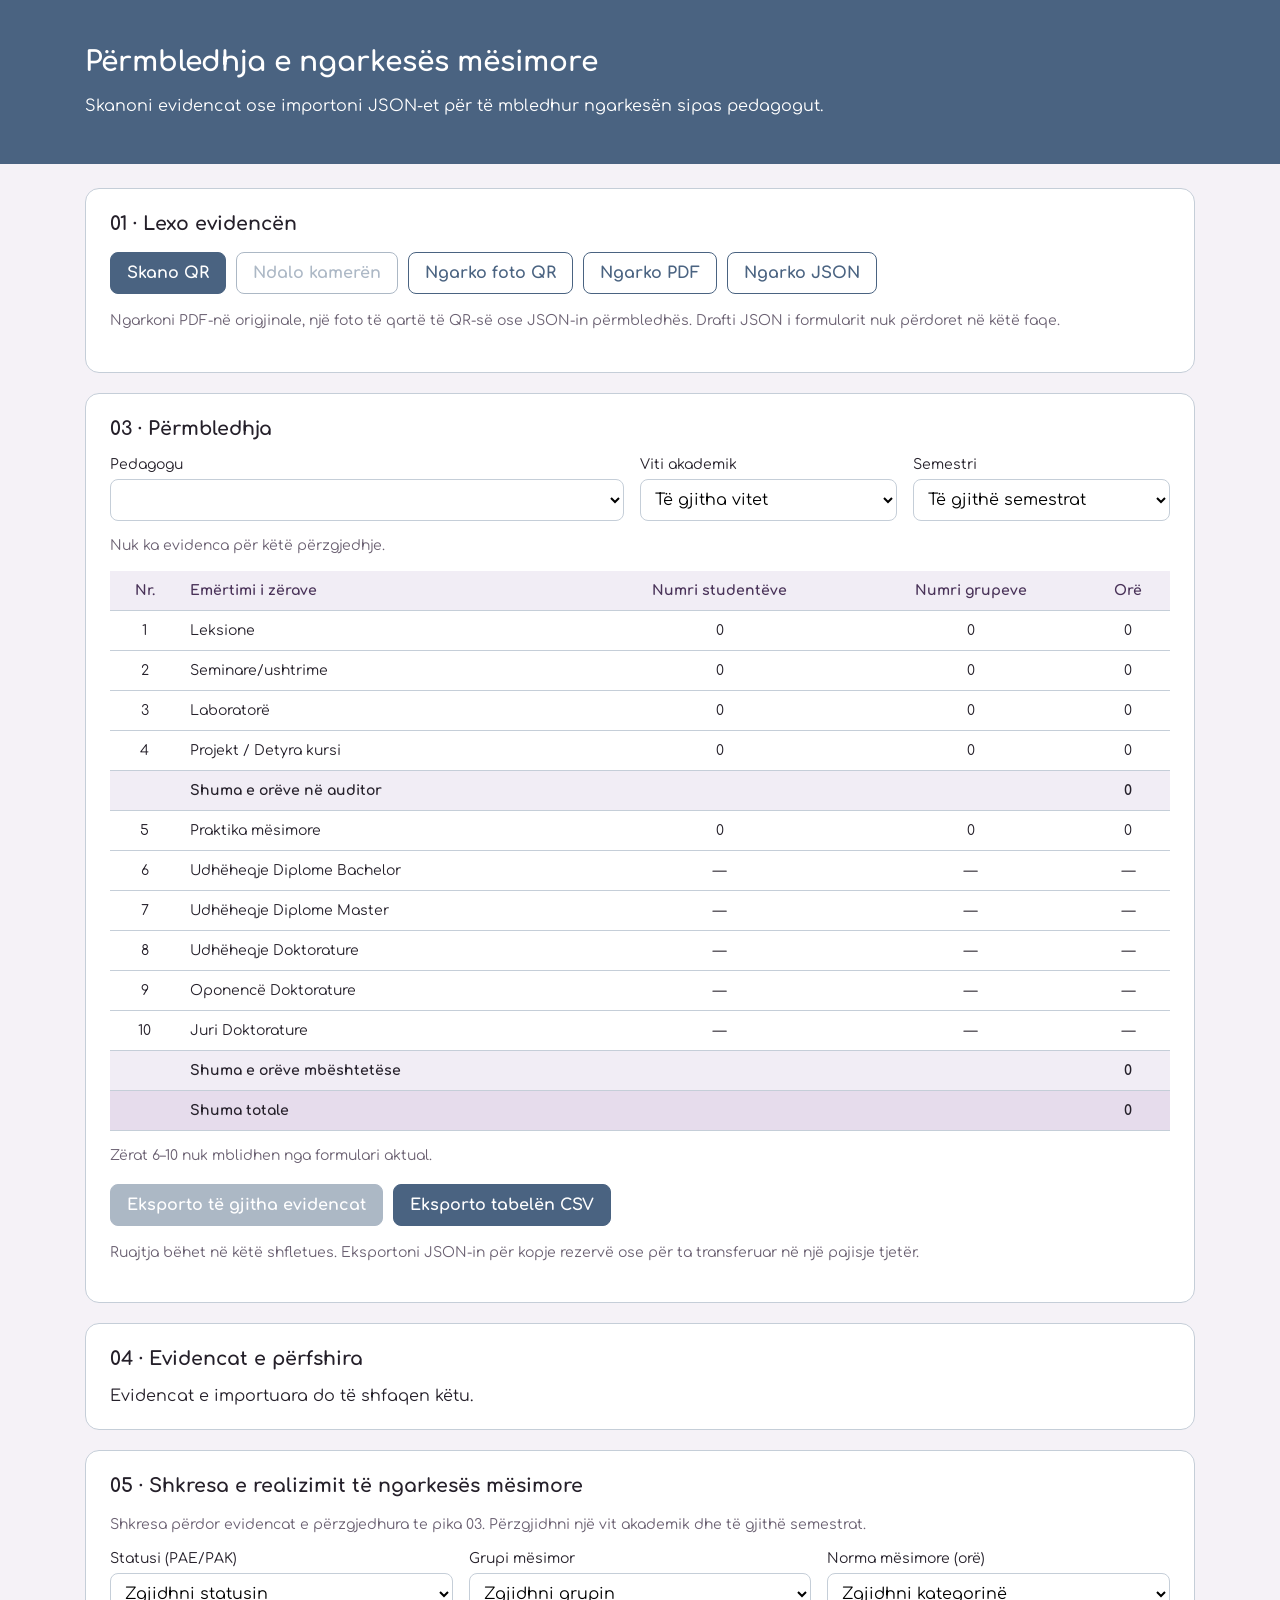
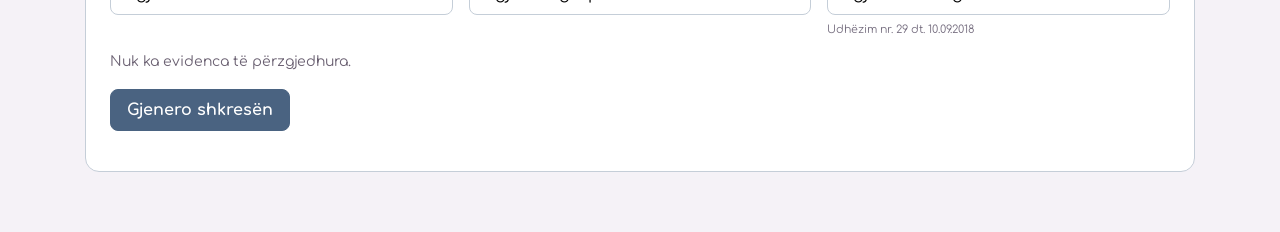
==== permbledhje/index.html @ 6efd6c2b "Update index.html" ====
<!doctype html>
<html lang="sq">
<head>
  <meta charset="utf-8">

  <meta
    name="viewport"
    content="width=device-width, initial-scale=1"
  >

  <title>Përmbledhja e ngarkesës mësimore</title>
  <link rel="icon" href="data:,">
  <link rel="stylesheet" href="style.css">

  <script src="vendor/jsQR.js" defer></script>
  <script src="../vendor/pdfmake.min.js" defer></script>
  <script src="p.pdf.js" defer></script>
  <script src="p.app.js" defer></script>
</head>

<body>
  <header>
    <div class="wrap">
      <h1>Përmbledhja e ngarkesës mësimore</h1>

      <p>
        Skanoni evidencat ose importoni JSON-et për të
        mbledhur ngarkesën sipas pedagogut.
      </p>
    </div>
  </header>

  <main class="wrap">
    <section class="card">
      <h2>01 · Lexo evidencën</h2>

      <div class="actions">
        <button id="scan" type="button">
          Skano QR
        </button>

        <button
          id="stop"
          type="button"
          class="secondary"
          disabled
        >
          Ndalo kamerën
        </button>

        <button id="photo" type="button" class="secondary">
          Ngarko foto QR
        </button>

        <button id="pdf" type="button" class="secondary">
          Ngarko PDF
        </button>

        <button id="json" type="button" class="secondary">
          Ngarko JSON
        </button>
      </div>

      <input
        id="photo-file"
        type="file"
        accept="image/*"
        hidden
      >

      <input
        id="pdf-file"
        type="file"
        accept=".pdf,application/pdf"
        hidden
      >

      <input
        id="json-file"
        type="file"
        accept=".json,application/json"
        multiple
        hidden
      >

      <p class="hint">
        Ngarkoni PDF-në origjinale, një foto të qartë të QR-së
        ose JSON-in përmbledhës. Drafti JSON i formularit
        nuk përdoret në këtë faqe.
      </p>

      <div id="reader" hidden>
        <video
          id="camera-video"
          autoplay
          muted
          playsinline
          webkit-playsinline
        ></video>
      </div>

      <p
        id="status"
        role="status"
        aria-live="polite"
      ></p>
    </section>

    <section id="preview" class="card" hidden>
      <h2>02 · Kontrollo evidencën</h2>

      <p id="queue-count" class="hint"></p>
      <p id="preview-meta"></p>

      <div class="scroll">
        <table class="category-table">
          <thead>
            <tr>
              <th>Kategoria</th>
              <th>Studentë</th>
              <th>Grupe</th>
              <th>Orë</th>
            </tr>
          </thead>

          <tbody id="preview-rows"></tbody>
        </table>
      </div>

      <p id="duplicate-note" class="hint"></p>

      <div class="actions">
        <button id="add" type="button">
          Shto në përmbledhje
        </button>

        <button
          id="download"
          type="button"
          class="secondary"
        >
          Shkarko JSON
        </button>

        <button id="skip" type="button" class="secondary">
          Kalo / Mbyll
        </button>
      </div>
    </section>

    <section class="card">
      <h2>03 · Përmbledhja</h2>

      <div class="filters">
        <label>
          Pedagogu
          <select id="teacher"></select>
        </label>

        <label>
          Viti akademik
          <select id="year"></select>
        </label>

        <label>
          Semestri
          <select id="semester"></select>
        </label>
      </div>

      <p id="selection" class="hint"></p>

      <div class="scroll">
        <table class="summary-table">
          <thead>
            <tr>
              <th>Nr.</th>
              <th>Emërtimi i zërave</th>
              <th>Numri studentëve</th>
              <th>Numri grupeve</th>
              <th>Orë</th>
            </tr>
          </thead>

          <tbody id="summary"></tbody>
        </table>
      </div>

      <p class="hint">
        <!--Studentët mblidhen sipas evidencave: maksimumi
        i regjistruar në secilën evidencë shtohet një herë
        për kategoritë me kredite. Orët nuk shumëzohen
        përsëri me grupet.--> 
        Zërat 6–10 nuk mblidhen nga formulari aktual.
      </p>

      <div class="actions">
        <button id="export" type="button">
          Eksporto të gjitha evidencat
        </button>
        <button id="export-csv" type="button">
          Eksporto tabelën CSV
        </button>
      </div>

      <p class="hint">
        Ruajtja bëhet në këtë shfletues. Eksportoni JSON-in
        për kopje rezervë ose për ta transferuar
        në një pajisje tjetër.
      </p>
    </section>

    <section class="card">
      <h2>04 · Evidencat e përfshira</h2>

      <div id="details"></div>
    </section>

    <section class="card" id="letter-section">
      <h2>05 · Shkresa e realizimit të ngarkesës mësimore</h2>
      <p class="hint">Shkresa përdor evidencat e përzgjedhura te pika 03.
        Përzgjidhni një vit akademik dhe të gjithë semestrat.</p>
      <div class="letter-fields">
        <label>Statusi (PAE/PAK)
          <select id="letter-status">
            <option value="">Zgjidhni statusin</option>
            <option value="personel akademik efektiv (PAE)">Personel akademik efektiv</option>
            <option value="personel akademik i ftuar (PAK)">Personel akademik me kontrate (i ftuar)</option>
          </select>
        </label>
        <label>Grupi mësimor
          <select id="letter-group">
            <option value="">Zgjidhni grupin</option>
            <option value="Gjeoinformatikës">Gjeoinformatikë</option>
            <option value="Gjeologjisë së zbatuar">Gjeologji e Zbatuar</option>
          </select>
        </label>
        <label>Norma mësimore (orë)
          <select id="letter-norm" aria-describedby="letter-norm-note">
            <option value="">Zgjidhni kategorinë</option>
            <option value="140">Profesor (140 orë)</option>
            <option value="165">Lektor (165 orë)</option>
            <option value="195">Asistent-lektor (195 orë)</option>
            <option value="90">Drejtues departamenti (90 orë)</option>
            <option value="90">Zëvendësdekan (90 orë)</option>
            <option value="70">Dekan (70 orë)</option>
            <option value="60">Zëvendësrektor (60 orë)</option>
            <option value="50">Rektor (50 orë)</option>
          </select>
          <small id="letter-norm-note" style="color: #776f80; font-size: 11px; font-weight: normal; line-height: 1.4;">
            Udhëzim nr. 29 dt. 10.09.2018
          </small>
        </label>
      </div>
      <p id="letter-preview" class="hint"></p>
      <p id="letter-message" role="status" aria-live="polite"></p>
      <div class="actions">
        <button id="generate-letter" type="button">Gjenero shkresën</button>
      </div>
    </section>
  </main>
</body>
</html>
---- permbledhje/style.css ----
@font-face {
  font-family: "Comfortaa";
  src: url("../fonts/Comfortaa-Regular.ttf") format("truetype");
  font-weight: 400;
  font-style: normal;
  font-display: swap;
}

@font-face {
  font-family: "Comfortaa";
  src: url("../fonts/Comfortaa-Bold.ttf") format("truetype");
  font-weight: 600 900;
  font-style: normal;
  font-display: swap;
}

:root {
  font-family: "Comfortaa", sans-serif;
  color: #25202a;
  background: #f5f2f7;

  --stellar: #4a6381;
  --line: #c5ced8;
}

* {
  box-sizing: border-box;
}

body {
  margin: 0;
}

header {
  background: var(--stellar);
  color: white;
  padding: 28px 0;
}

header a {
  color: #eee2f7;
  text-decoration: none;
}

h1 {
  font-size: 28px;
  margin: 18px 0 10px;
}

h2 {
  font-size: 19px;
  margin: 0 0 18px;
}

p {
  line-height: 1.6;
}

.wrap {
  max-width: 1150px;
  margin: auto;
  padding: 0 20px;
}

main.wrap {
  padding-top: 24px;
  padding-bottom: 40px;
}

.card {
  min-width: 0;
  background: white;
  padding: 24px;
  border: 1px solid var(--line);
  border-radius: 14px;
  margin-bottom: 20px;
}

.actions {
  display: flex;
  gap: 10px;
  flex-wrap: wrap;
  margin: 16px 0;
}

button {
  font: inherit;
  font-weight: 600;

  background: var(--stellar);
  color: white;

  padding: 11px 16px;
  border: 1px solid var(--stellar);
  border-radius: 8px;

  cursor: pointer;
}

button.secondary {
  background: white;
  color: var(--stellar);
}

button:disabled {
  opacity: 0.45;
  cursor: default;
}

button:focus-visible,
select:focus-visible {
  outline: 3px solid #ba96d6;
  outline-offset: 2px;
}

.hint {
  color: #6b6172;
  font-size: 14px;
  overflow-wrap: anywhere;
}

.filters {
  display: grid;
  grid-template-columns: 2fr 1fr 1fr;
  gap: 16px;
}

label {
  display: flex;
  flex-direction: column;
  gap: 7px;
  min-width: 0;
  font-size: 14px;
}

select {
  width: 100%;
  min-width: 0;

  font-size: 16px;
  padding: 10px;

  border: 1px solid var(--line);
  border-radius: 8px;
  background: white;
}

/* Tabelat */

.scroll {
  max-width: 100%;
  overflow-x: auto;
  -webkit-overflow-scrolling: touch;
}

table {
  width: 100%;
  border-collapse: collapse;
  font-size: 14px;
}

th,
td {
  padding: 12px 10px;
  border-bottom: 1px solid var(--line);

  text-align: center;
  vertical-align: middle;
}

th {
  background: #f1edf5;
  color: #493258;
  font-weight: 600;
}

td.number {
  text-align: center;
  font-variant-numeric: tabular-nums;
}

/* 03 · Emërtimi i zërave majtas. */
.summary-table th:nth-child(2),
.summary-table td:nth-child(2) {
  text-align: left;
}

/* 02 dhe 04 · Kategoria majtas. */
.category-table th:first-child,
.category-table td:first-child {
  text-align: left;
}

.total {
  background: #f1edf5;
  font-weight: bold;
}

.grand {
  background: #e6dcec;
  font-weight: bold;
}

/* Mesazhet */

#status {
  min-width: 0;
  max-width: 100%;
  margin-bottom: 0;

  white-space: pre-wrap;
  overflow-wrap: anywhere;
  word-break: normal;
}

#status.error {
  color: #b42318;
}

#status.success {
  color: #21643b;
}

#preview-meta,
#selection {
  overflow-wrap: anywhere;
}

/* Kamera */

#reader {
  width: 100%;
  max-width: 360px;
  aspect-ratio: 1 / 1;
  min-height: 0;

  margin: 16px auto;
  background: #171717;
  border-radius: 8px;
  overflow: hidden;
}

#reader video {
  display: block;
  width: 100%;
  height: 100%;
  min-height: 0;
  max-height: none;

  object-fit: cover;
}

/* Evidencat e përfshira */

details {
  border-bottom: 1px solid var(--line);
  padding: 14px 0;
}

summary {
  cursor: pointer;
  line-height: 1.5;
  overflow-wrap: anywhere;
}

details .actions {
  justify-content: flex-end;
}

.danger {
  color: #a02929;
  border-color: #a02929;
  background: white;
}

[hidden] {
  display: none !important;
}

/* Telefon */

@media (max-width: 650px) {
  .wrap {
    padding: 0 12px;
  }

  .card {
    padding: 18px 14px;
  }

  h1 {
    font-size: 23px;
  }

  .filters {
    grid-template-columns: 1fr;
  }

  .actions button {
    flex-grow: 1;
  }

  th,
  td {
    padding: 10px 8px;
    white-space: nowrap;
  }
}

/* Printimi */

@media print {
  @page {
    size: A4 landscape;
    margin: 12mm;
  }

  body {
    background: white;
  }

  header {
    background: white;
    color: black;
  }

  header a,
  .actions,
  #reader,
  #preview,
  main > .card:first-child {
    display: none !important;
  }

  .wrap {
    max-width: none;
    padding: 0;
  }

  main.wrap {
    padding-top: 0;
    padding-bottom: 0;
  }

  .card {
    border: 0;
    padding: 10px 0;
  }

  .scroll {
    overflow: visible;
  }

  th,
  td {
    white-space: normal;
  }
}
button,
input,
select,
textarea {
  font-family: inherit;
}

/* 05 · Shkresa: stilet vlejnë vetëm për këtë seksion. */
#letter-section .letter-fields {
  display: grid;
  grid-template-columns: repeat(3, minmax(0, 1fr));
  gap: 16px;
}
#letter-section input {
  width: 100%;
  min-width: 0;
  font: inherit;
  font-size: 16px;
  padding: 10px;
  border: 1px solid var(--line);
  border-radius: 8px;
  background: white;
}
#letter-section input:focus-visible {
  outline: 3px solid #ba96d6;
  outline-offset: 2px;
}
#letter-preview, #letter-message {
  white-space: pre-line;
  overflow-wrap: anywhere;
}
#letter-message { color: #b42318; }
@media (max-width: 650px) {
  #letter-section .letter-fields { grid-template-columns: 1fr; }
}
@media print {
  #letter-section { display: none !important; }
}
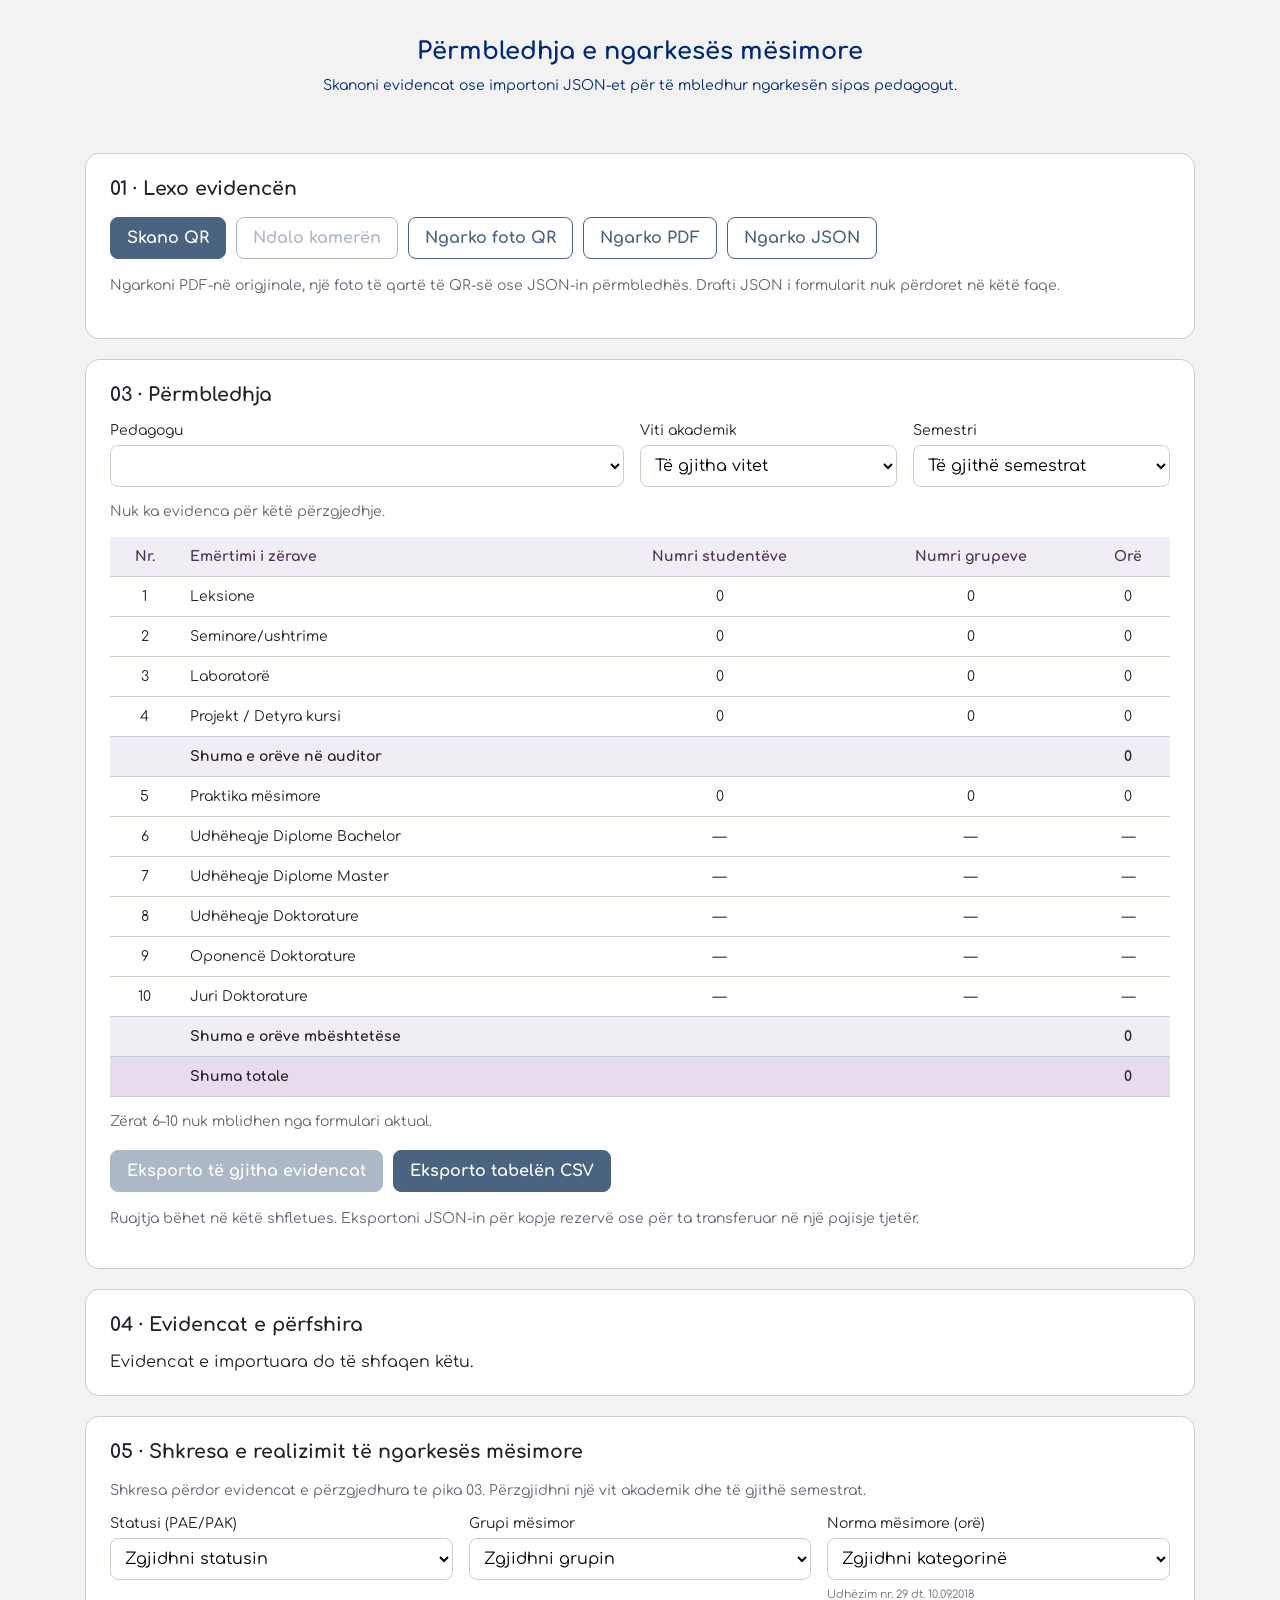
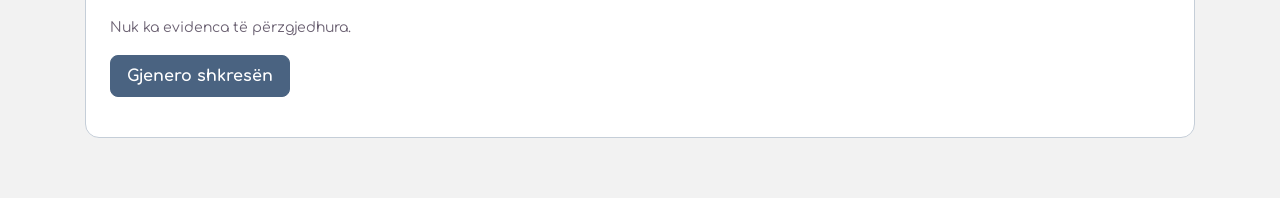
==== commit 52b5e133: "Update index.html" ====
--- a/permbledhje/index.html
+++ b/permbledhje/index.html
@@ -12,7 +12,7 @@
   <link rel="icon" href="data:,">
   <link rel="stylesheet" href="style.css">
 
-  <script src="vendor/jsQR.js" defer></script>
+  <script src="../vendor/jsQR.js" defer></script>
   <script src="../vendor/pdfmake.min.js" defer></script>
   <script src="p.pdf.js" defer></script>
   <script src="p.app.js" defer></script>
--- a/permbledhje/style.css
+++ b/permbledhje/style.css
@@ -1,3 +1,5 @@
+/* Fontet */
+
 @font-face {
   font-family: "Comfortaa";
   src: url("../fonts/Comfortaa-Regular.ttf") format("truetype");
@@ -14,10 +16,12 @@
   font-display: swap;
 }
 
+/* Rregullat bazë */
+
 :root {
   font-family: "Comfortaa", sans-serif;
   color: #25202a;
-  background: #f5f2f7;
+  background: #f2f2f2;
 
   --stellar: #4a6381;
   --line: #c5ced8;
@@ -31,15 +35,33 @@
   margin: 0;
 }
 
+[hidden] {
+  display: none !important;
+}
+
+button,
+input,
+select,
+textarea {
+  font-family: inherit;
+}
+
+/* Koka e faqes */
+
 header {
-  background: var(--stellar);
-  color: white;
-  padding: 28px 0;
+  padding: 38px 24px 32px;
+  background: #f2f2f2;
+  color: #012877;
+  text-align: center;
 }
 
 header a {
-  color: #eee2f7;
+  color: inherit;
   text-decoration: none;
+}
+
+header a:hover {
+  text-decoration: underline;
 }
 
 h1 {
@@ -47,6 +69,18 @@
   margin: 18px 0 10px;
 }
 
+header h1 {
+  margin: 0 0 10px;
+  font-size: 24px;
+  font-weight: 600;
+}
+
+header p {
+  margin: 0;
+  font-size: 14px;
+  line-height: 1.6;
+}
+
 h2 {
   font-size: 19px;
   margin: 0 0 18px;
@@ -55,6 +89,8 @@
 p {
   line-height: 1.6;
 }
+
+/* Përmbajtja */
 
 .wrap {
   max-width: 1150px;
@@ -76,6 +112,8 @@
   margin-bottom: 20px;
 }
 
+/* Butonat */
+
 .actions {
   display: flex;
   gap: 10px;
@@ -112,6 +150,8 @@
   outline: 3px solid #ba96d6;
   outline-offset: 2px;
 }
+
+/* Tekstet ndihmëse dhe filtrat */
 
 .hint {
   color: #6b6172;
@@ -179,13 +219,15 @@
   font-variant-numeric: tabular-nums;
 }
 
-/* 03 · Emërtimi i zërave majtas. */
+/* 03 · Emërtimi i zërave majtas */
+
 .summary-table th:nth-child(2),
 .summary-table td:nth-child(2) {
   text-align: left;
 }
 
-/* 02 dhe 04 · Kategoria majtas. */
+/* 02 dhe 04 · Kategoria majtas */
+
 .category-table th:first-child,
 .category-table td:first-child {
   text-align: left;
@@ -246,11 +288,10 @@
   height: 100%;
   min-height: 0;
   max-height: none;
-
   object-fit: cover;
 }
 
-/* Evidencat e përfshira */
+/* 04 · Evidencat e përfshira */
 
 details {
   border-bottom: 1px solid var(--line);
@@ -273,8 +314,52 @@
   background: white;
 }
 
-[hidden] {
-  display: none !important;
+/* 05 · Shkresa e realizimit të ngarkesës */
+
+#letter-section .letter-fields {
+  display: grid;
+  grid-template-columns: repeat(3, minmax(0, 1fr));
+  gap: 16px;
+}
+
+#letter-section input {
+  width: 100%;
+  min-width: 0;
+
+  font: inherit;
+  font-size: 16px;
+
+  padding: 10px;
+  border: 1px solid var(--line);
+  border-radius: 8px;
+  background: white;
+}
+
+#letter-section input:focus-visible {
+  outline: 3px solid #ba96d6;
+  outline-offset: 2px;
+}
+
+#letter-preview,
+#letter-message {
+  white-space: pre-line;
+  overflow-wrap: anywhere;
+}
+
+#letter-message {
+  color: #b42318;
+}
+
+/* Koka në ekranet e vogla */
+
+@media (max-width: 760px) {
+  header {
+    padding: 28px 18px;
+  }
+
+  header h1 {
+    font-size: 23px;
+  }
 }
 
 /* Telefon */
@@ -305,6 +390,10 @@
     padding: 10px 8px;
     white-space: nowrap;
   }
+
+  #letter-section .letter-fields {
+    grid-template-columns: 1fr;
+  }
 }
 
 /* Printimi */
@@ -328,7 +417,8 @@
   .actions,
   #reader,
   #preview,
-  main > .card:first-child {
+  main > .card:first-child,
+  #letter-section {
     display: none !important;
   }
 
@@ -356,41 +446,3 @@
     white-space: normal;
   }
 }
-button,
-input,
-select,
-textarea {
-  font-family: inherit;
-}
-
-/* 05 · Shkresa: stilet vlejnë vetëm për këtë seksion. */
-#letter-section .letter-fields {
-  display: grid;
-  grid-template-columns: repeat(3, minmax(0, 1fr));
-  gap: 16px;
-}
-#letter-section input {
-  width: 100%;
-  min-width: 0;
-  font: inherit;
-  font-size: 16px;
-  padding: 10px;
-  border: 1px solid var(--line);
-  border-radius: 8px;
-  background: white;
-}
-#letter-section input:focus-visible {
-  outline: 3px solid #ba96d6;
-  outline-offset: 2px;
-}
-#letter-preview, #letter-message {
-  white-space: pre-line;
-  overflow-wrap: anywhere;
-}
-#letter-message { color: #b42318; }
-@media (max-width: 650px) {
-  #letter-section .letter-fields { grid-template-columns: 1fr; }
-}
-@media print {
-  #letter-section { display: none !important; }
-}
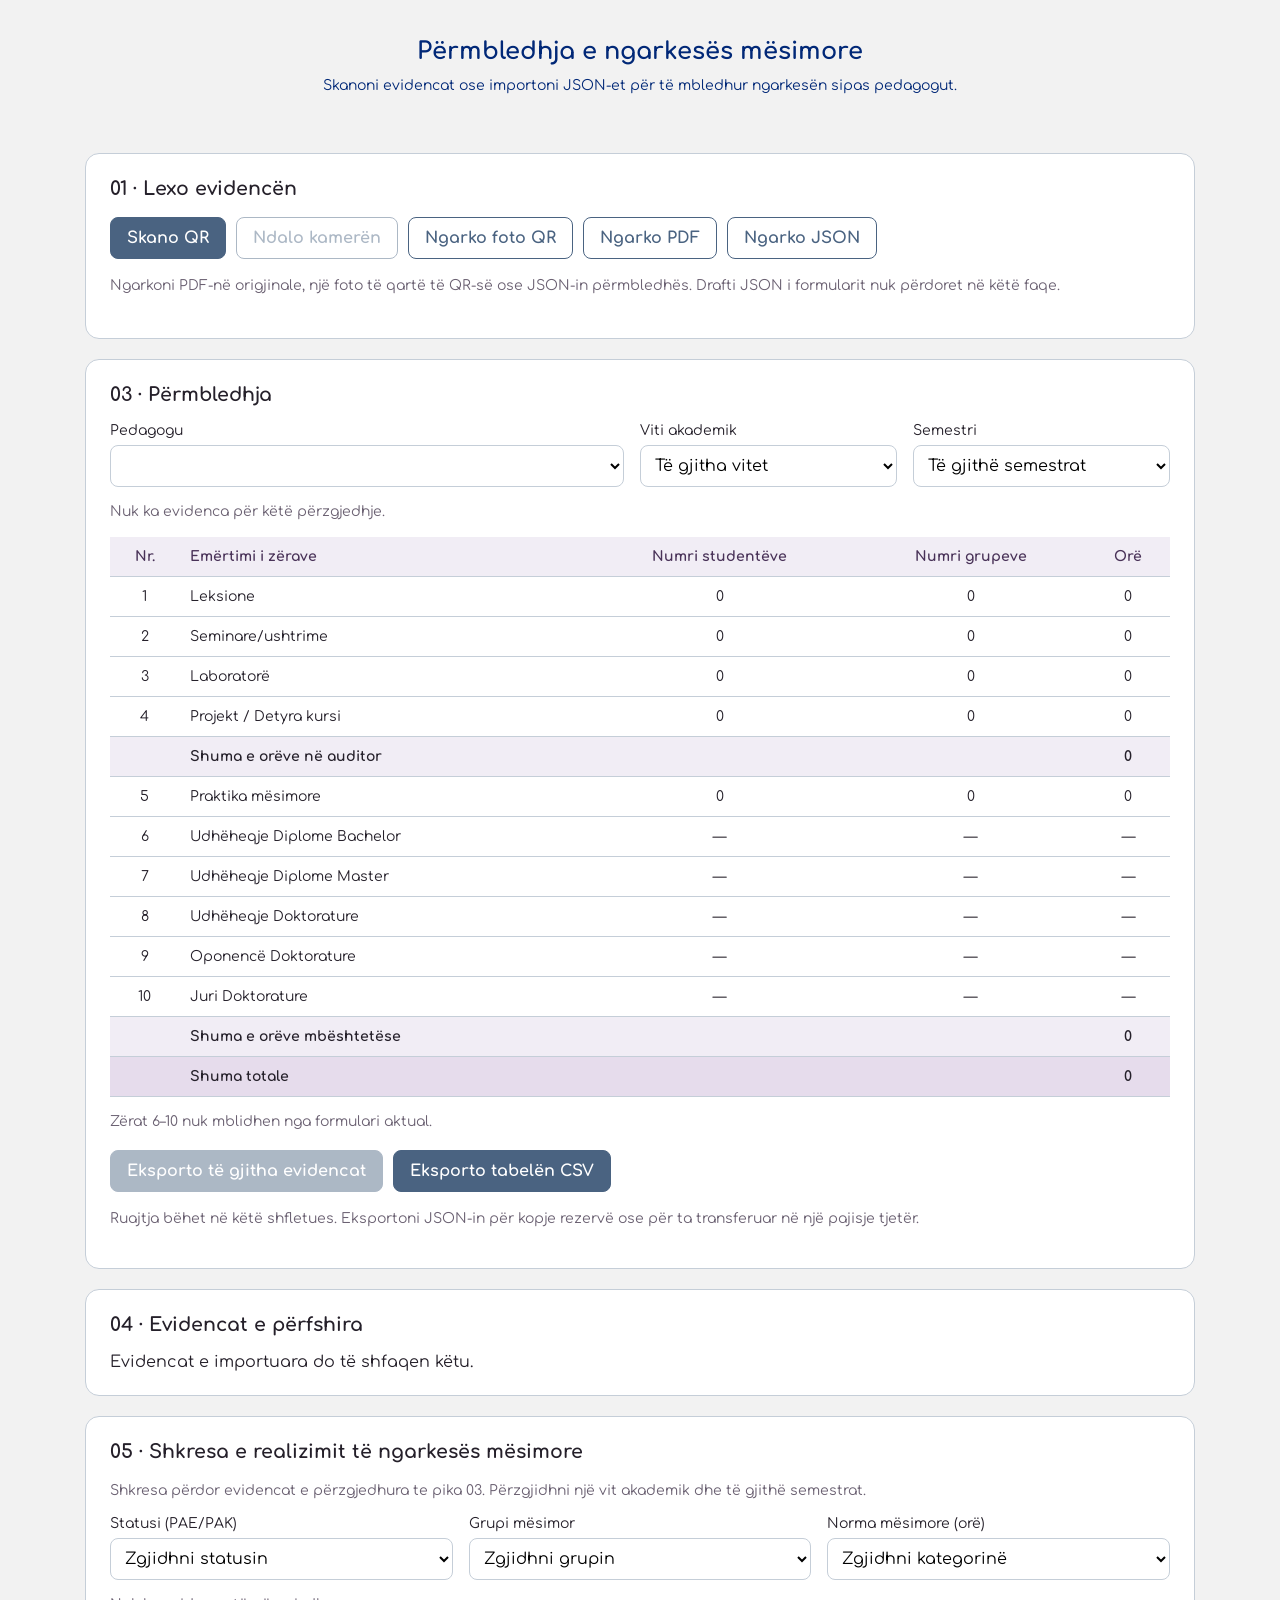
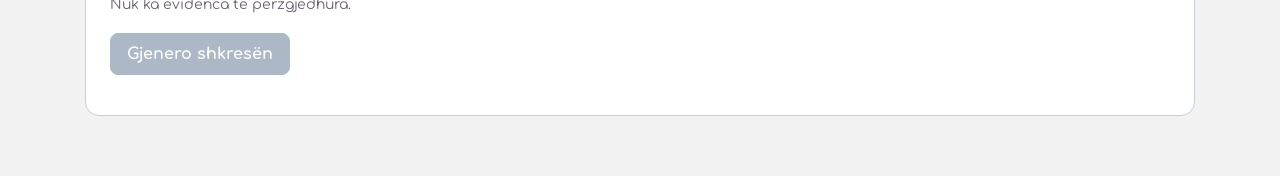
==== commit e9863e84: "Update index.html" ====
--- a/permbledhje/index.html
+++ b/permbledhje/index.html
@@ -224,8 +224,8 @@
         <label>Statusi (PAE/PAK)
           <select id="letter-status">
             <option value="">Zgjidhni statusin</option>
-            <option value="personel akademik efektiv (PAE)">Personel akademik efektiv</option>
-            <option value="personel akademik i ftuar (PAK)">Personel akademik me kontrate (i ftuar)</option>
+            <option value="personel akademik efektiv (PAE)">PAE - p. aka. efektiv</option>
+            <option value="personel akademik i ftuar (PAK)">PAK - p. aka. me kohë të pjesshme</option>
           </select>
         </label>
         <label>Grupi mësimor
@@ -247,9 +247,6 @@
             <option value="60">Zëvendësrektor (60 orë)</option>
             <option value="50">Rektor (50 orë)</option>
           </select>
-          <small id="letter-norm-note" style="color: #776f80; font-size: 11px; font-weight: normal; line-height: 1.4;">
-            Udhëzim nr. 29 dt. 10.09.2018
-          </small>
         </label>
       </div>
       <p id="letter-preview" class="hint"></p>
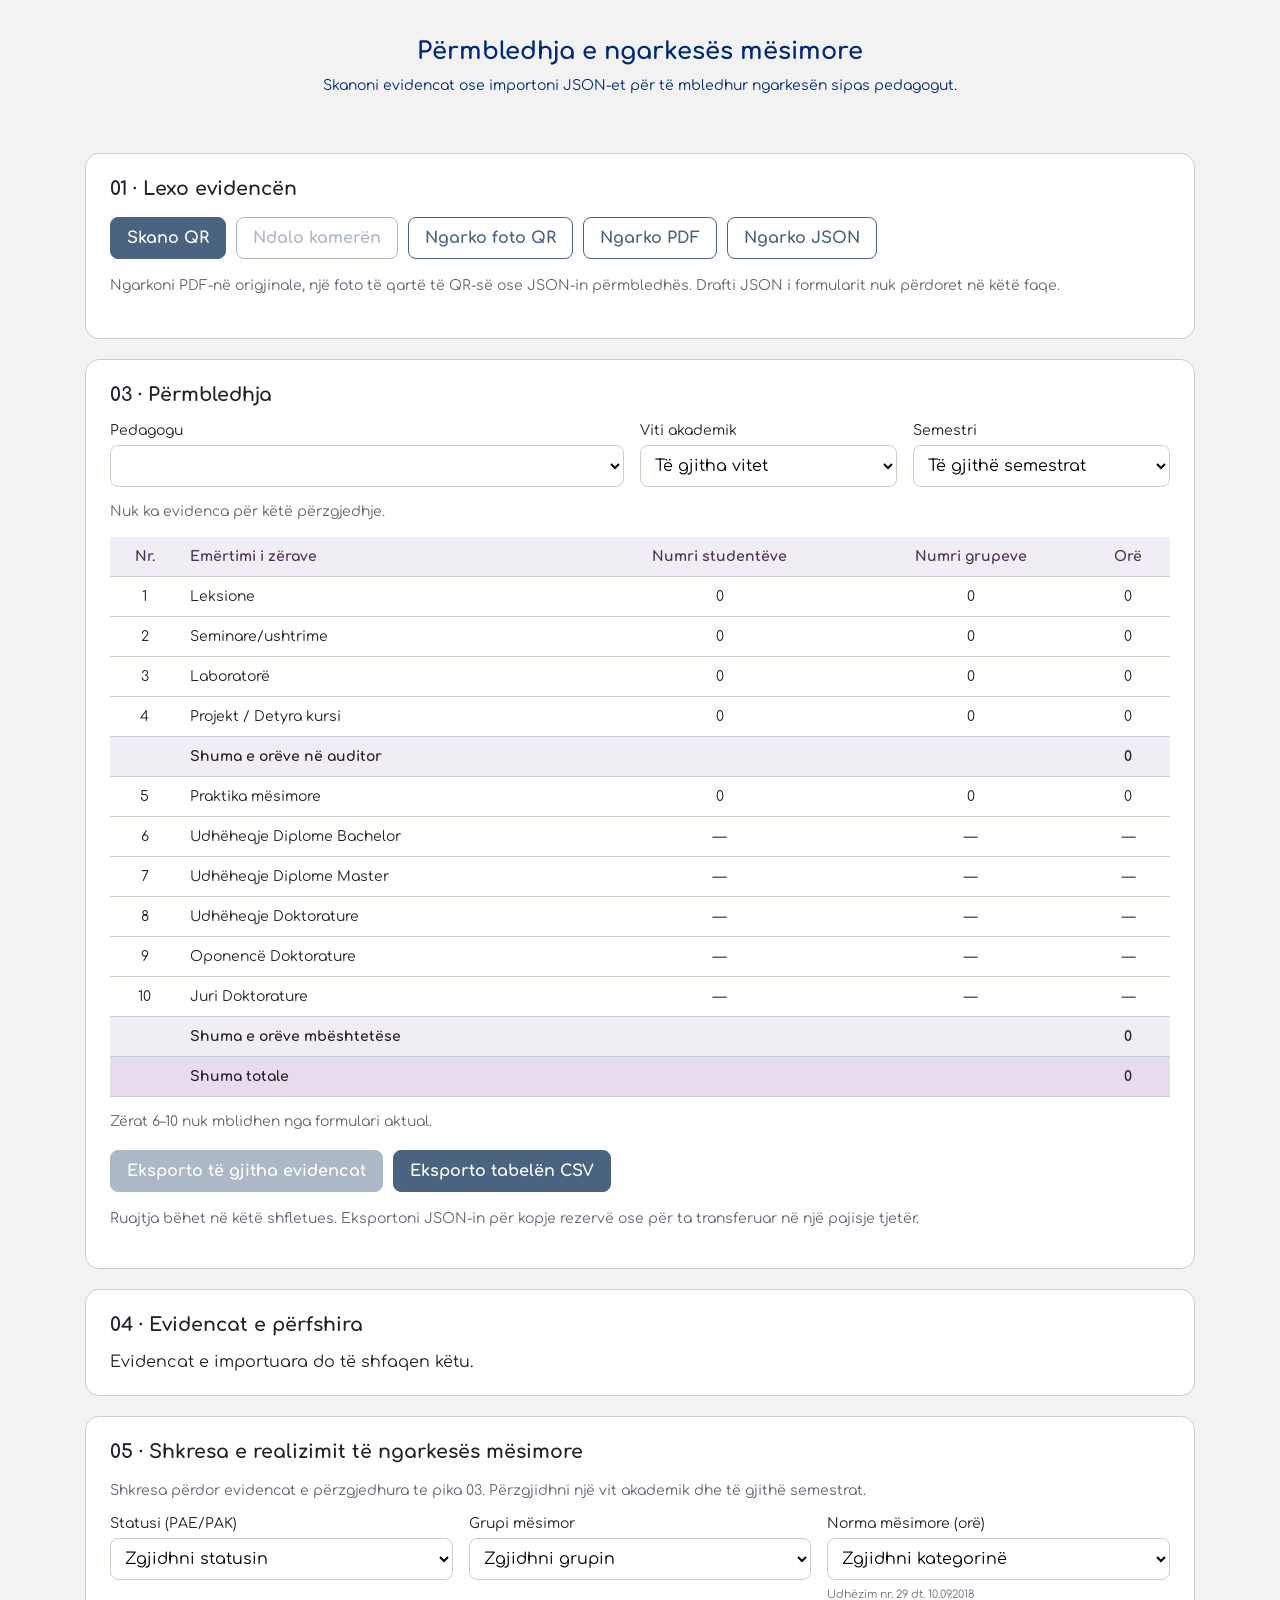
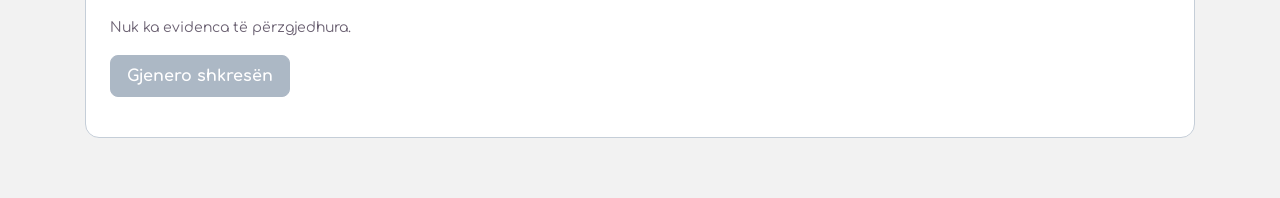
==== commit da7e7a6d: "Update index.html" ====
--- a/permbledhje/index.html
+++ b/permbledhje/index.html
@@ -247,6 +247,7 @@
             <option value="60">Zëvendësrektor (60 orë)</option>
             <option value="50">Rektor (50 orë)</option>
           </select>
+          <small id="letter-norm-note" style="color: #776f80; font-size: 11px; font-weight: normal; line-height: 1.4;"> </small>
         </label>
       </div>
       <p id="letter-preview" class="hint"></p>
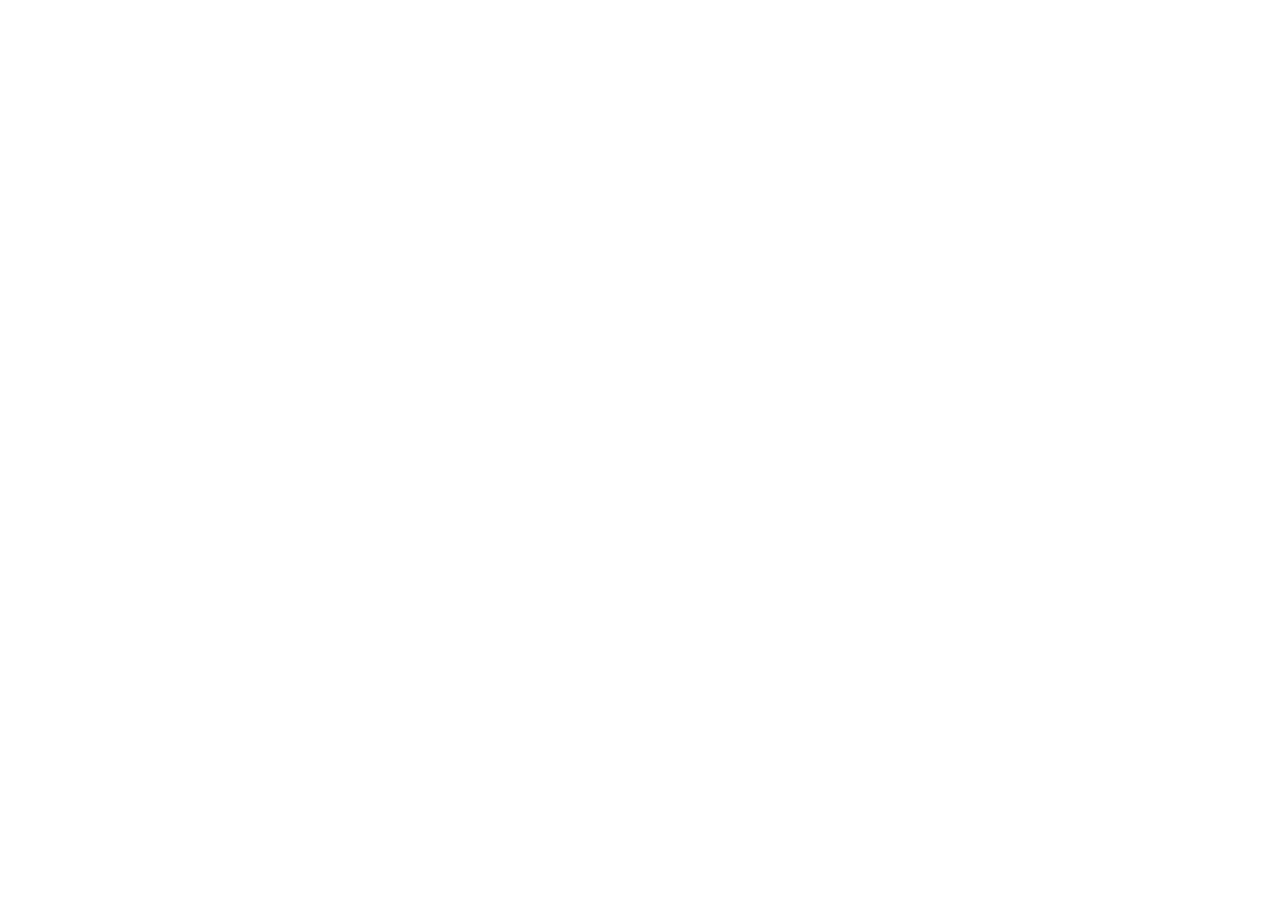
==== commit 6658e6a3: "Add files via upload" ====
--- a/permbledhje/index.html
+++ b/permbledhje/index.html
@@ -31,62 +31,26 @@
   </header>
 
   <main class="wrap">
-    <section class="card">
+    <section class="card" id="import-section">
       <h2>01 · Lexo evidencën</h2>
-
-      <div class="actions">
-        <button id="scan" type="button">
-          Skano QR
-        </button>
-
-        <button
-          id="stop"
-          type="button"
-          class="secondary"
-          disabled
-        >
-          Ndalo kamerën
-        </button>
-
-        <button id="photo" type="button" class="secondary">
-          Ngarko foto QR
-        </button>
-
-        <button id="pdf" type="button" class="secondary">
-          Ngarko PDF
-        </button>
-
-        <button id="json" type="button" class="secondary">
-          Ngarko JSON
-        </button>
-      </div>
-
-      <input
-        id="photo-file"
-        type="file"
-        accept="image/*"
-        hidden
-      >
-
-      <input
-        id="pdf-file"
-        type="file"
-        accept=".pdf,application/pdf"
-        hidden
-      >
-
-      <input
-        id="json-file"
-        type="file"
-        accept=".json,application/json"
-        multiple
-        hidden
-      >
-
-      <p class="hint">
-        Ngarkoni PDF-në origjinale, një foto të qartë të QR-së
-        ose JSON-in përmbledhës. Drafti JSON i formularit
-        nuk përdoret në këtë faqe.
+      <p class="hint import-intro">
+        Ngarkoni evidencën ose skanoni kodin QR.
+      </p>
+
+      <div class="import-actions">
+        <button id="pdf" type="button">Ngarko PDF</button>
+        <button id="json" type="button" class="secondary">Ngarko JSON</button>
+        <button id="photo" type="button" class="secondary">Ngarko foto QR</button>
+        <button id="scan" type="button" class="secondary">Skano QR</button>
+      </div>
+
+      <input id="photo-file" type="file" accept="image/*" hidden>
+      <input id="pdf-file" type="file" accept=".pdf,application/pdf" hidden>
+      <input id="json-file" type="file" accept=".json,application/json" multiple hidden>
+
+      <p class="hint import-note">
+        JSON-i duhet të jetë eksportuar nga përmbledhja;
+        drafti i formularit nuk përdoret këtu.
       </p>
 
       <div id="reader" hidden>
@@ -99,11 +63,13 @@
         ></video>
       </div>
 
-      <p
-        id="status"
-        role="status"
-        aria-live="polite"
-      ></p>
+      <div class="camera-controls">
+        <button id="stop" type="button" class="secondary" disabled>
+          Ndalo kamerën
+        </button>
+      </div>
+
+      <p id="status" role="status" aria-live="polite"></p>
     </section>
 
     <section id="preview" class="card" hidden>
@@ -225,7 +191,7 @@
           <select id="letter-status">
             <option value="">Zgjidhni statusin</option>
             <option value="personel akademik efektiv (PAE)">PAE - p. aka. efektiv</option>
-            <option value="personel akademik i ftuar (PAK)">PAK - p. aka. me kohë të pjesshme</option>
+            <option value="personel akademik me kohë të pjesshme (PAK)">PAK - p. aka. me kohë të pjesshme</option>
           </select>
         </label>
         <label>Grupi mësimor
--- a/permbledhje/style.css
+++ b/permbledhje/style.css
@@ -2,7 +2,7 @@
 
 @font-face {
   font-family: "Comfortaa";
-  src: url("../fonts/Comfortaa-Regular.ttf") format("truetype");
+  src: url("../fonts/Comfortaa-Regular.woff") format("woff");
   font-weight: 400;
   font-style: normal;
   font-display: swap;
@@ -10,7 +10,7 @@
 
 @font-face {
   font-family: "Comfortaa";
-  src: url("../fonts/Comfortaa-Bold.ttf") format("truetype");
+  src: url("../fonts/Comfortaa-Bold.woff") format("woff");
   font-weight: 600 900;
   font-style: normal;
   font-display: swap;
@@ -446,3 +446,50 @@
     white-space: normal;
   }
 }
+
+/* 01 · Leximi i evidencave */
+
+#import-section h2 {
+  margin-bottom: 8px;
+}
+
+.import-intro {
+  margin: 0;
+}
+
+.import-actions {
+  display: grid;
+  grid-template-columns: repeat(4, minmax(0, 1fr));
+  gap: 12px;
+  margin-top: 20px;
+}
+
+.import-actions button {
+  width: 100%;
+  min-width: 0;
+  min-height: 48px;
+  padding: 12px 10px;
+  font-size: 14px;
+  line-height: 1.5;
+}
+
+.import-note {
+  margin: 16px 0 0;
+  font-size: 12px;
+}
+
+.camera-controls {
+  display: flex;
+  justify-content: center;
+  margin-top: 12px;
+}
+
+#reader[hidden] + .camera-controls {
+  display: none;
+}
+
+@media (max-width: 760px) {
+  .import-actions {
+    grid-template-columns: repeat(2, minmax(0, 1fr));
+  }
+}
